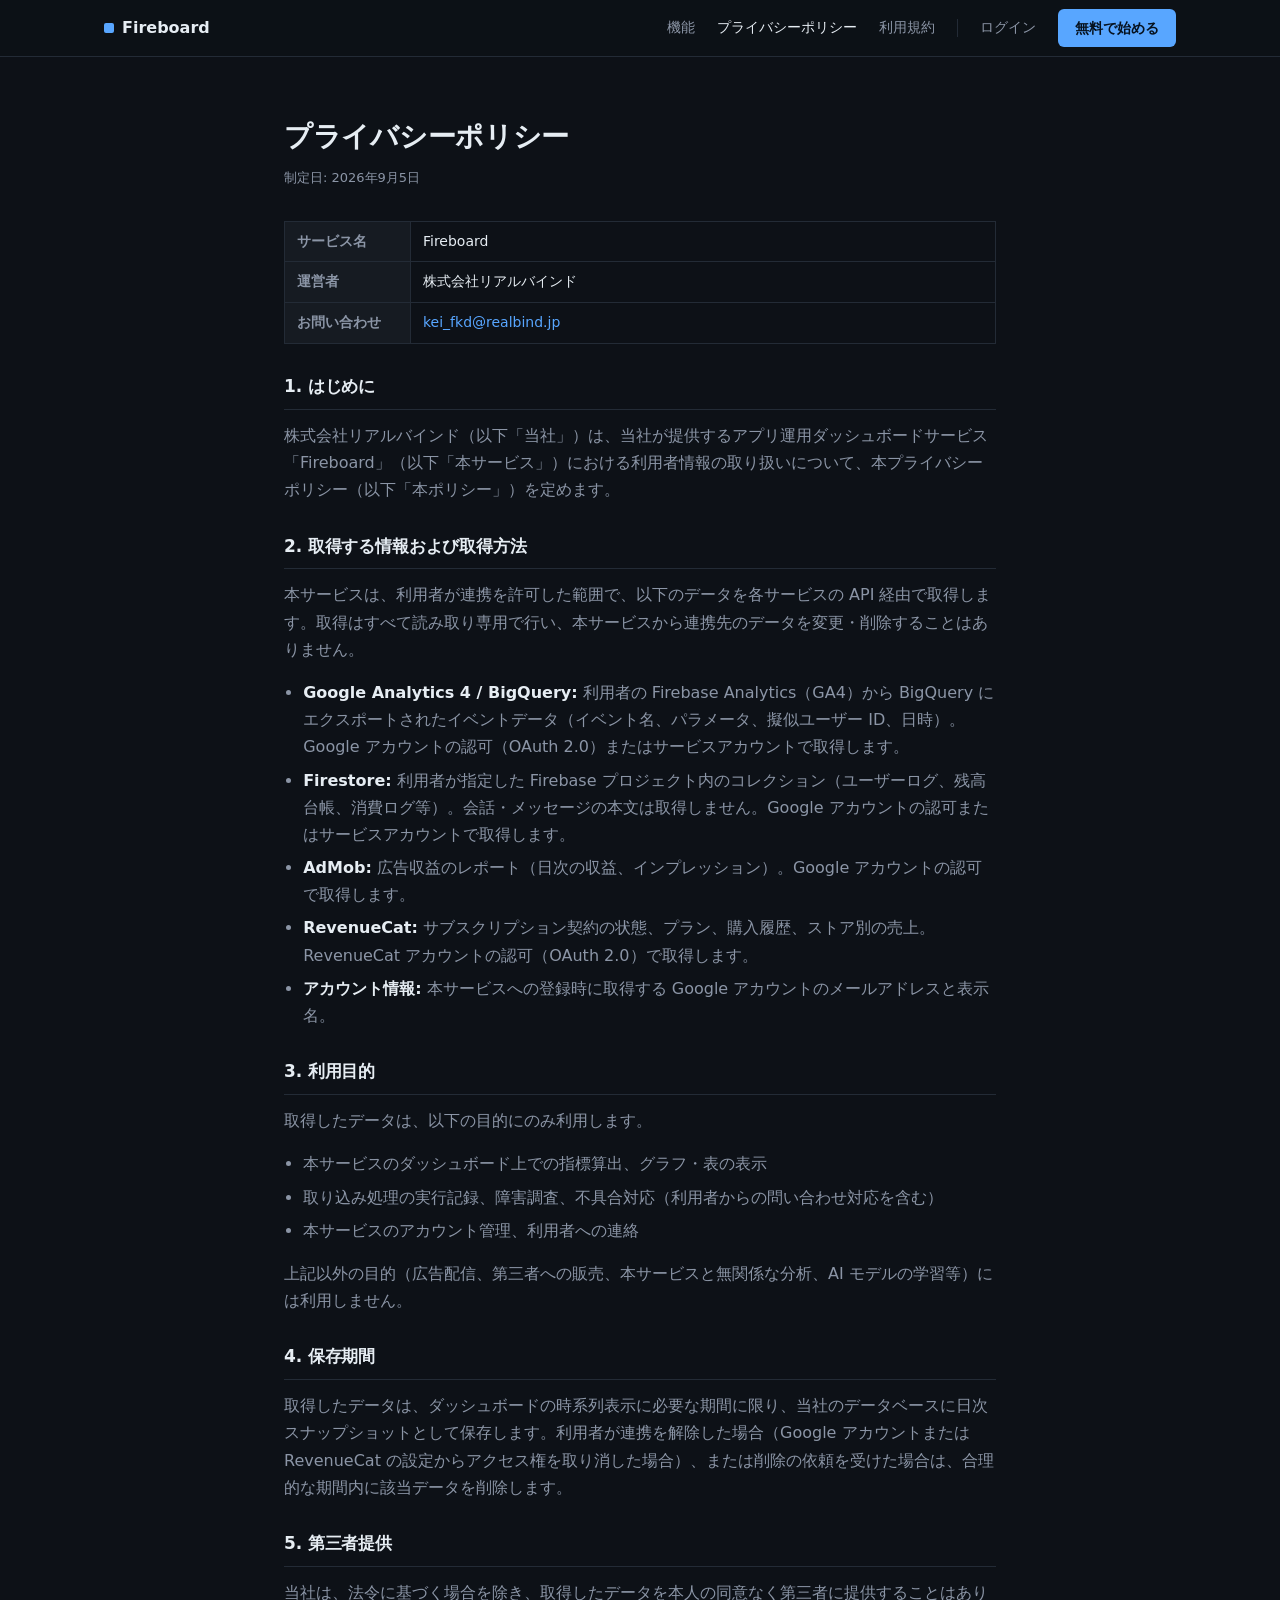
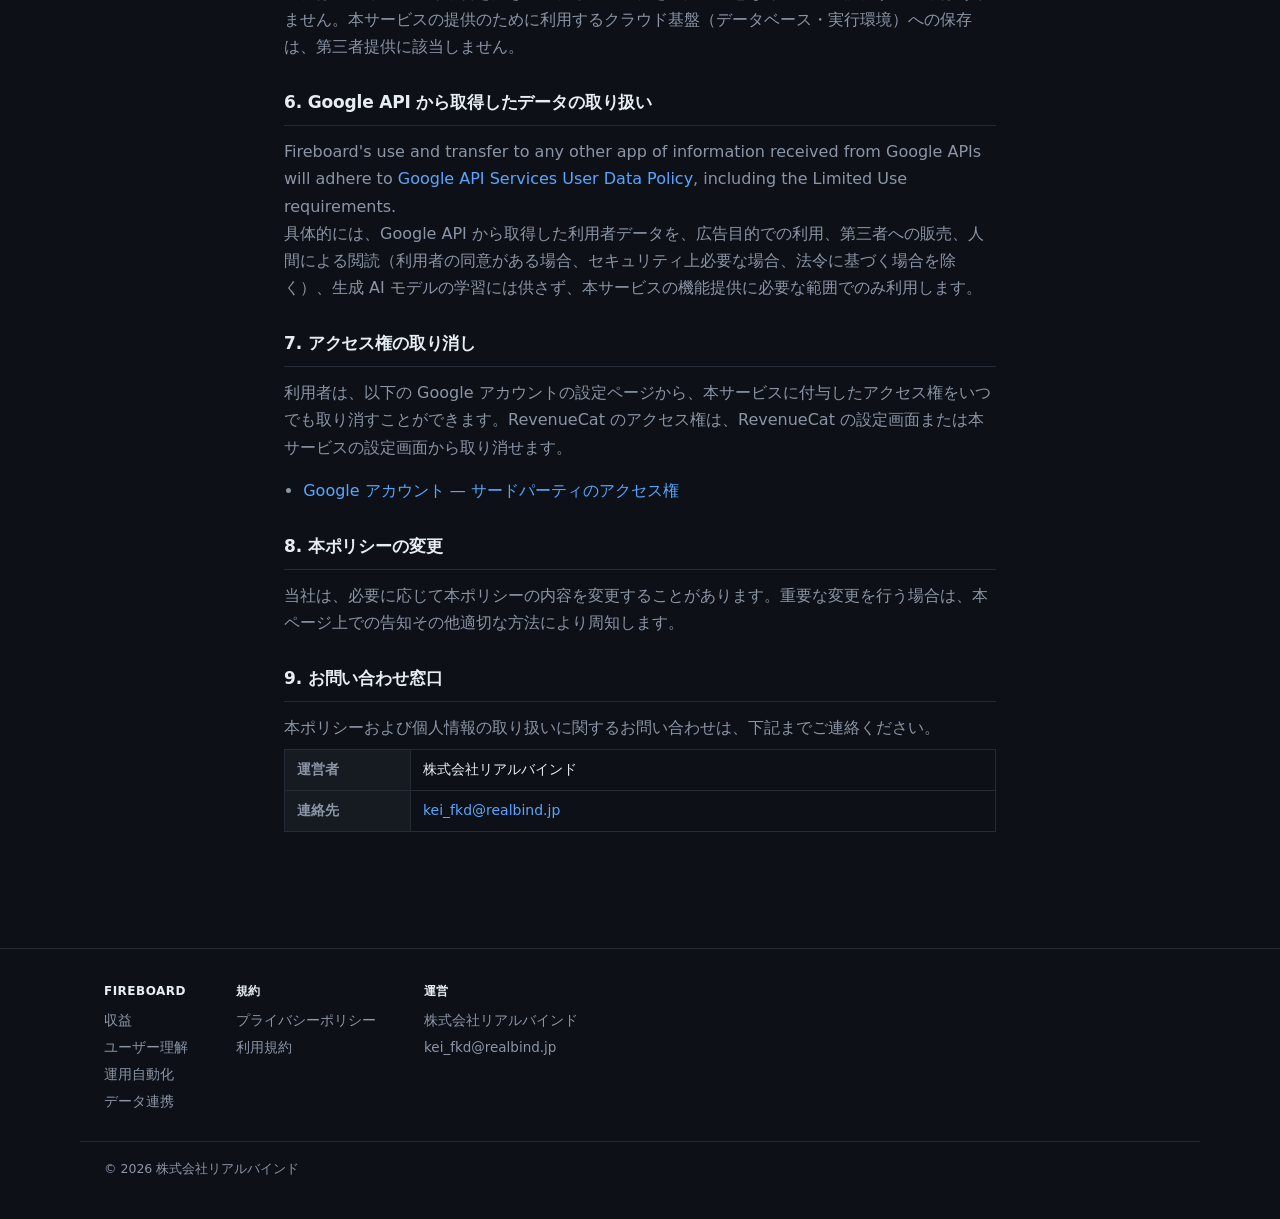
==== public/privacy.html @ 2dc65cba "Fireboard サイトを GitHub Pages でデプロイする構成を追加 Co-Authored-By: Claude Fable 5.1 <noreply@anthropic.com> Cl" ====
<!doctype html>
<html lang="ja">
<head>
<meta charset="UTF-8" />
<meta name="viewport" content="width=device-width, initial-scale=1" />
<title>プライバシーポリシー — Fireboard</title>
<!-- Google OAuth 審査で必須のページ。#google-api-data の英文（Limited Use の定型文）は
     審査担当者が同一性を確認する箇所なので、削除・言い換え禁止。
     取得データは 5 ソース（App Store Connect は OAuth 非対応のため除外・2026-09-05 ユーザー裁定）。⚠️ OAuth 同意画面に登録する正式な
     スコープ文字列（例: https://www.googleapis.com/auth/bigquery.readonly、
     https://www.googleapis.com/auth/datastore、https://www.googleapis.com/auth/admob.readonly）は
     未確定。確定したら「2. 取得する情報」に要求スコープ一覧として追記する。 -->
<link rel="stylesheet" href="style.css" />
</head>
<body>

<header class="site-header">
  <div class="wrap">
    <a class="wordmark" href="index.html"><span class="sq"></span>Fireboard</a>
    <nav>
      <a href="index.html#features">機能</a>
      <a href="privacy.html" class="active">プライバシーポリシー</a>
      <a href="terms.html">利用規約</a>
      <span class="sep"></span>
      <a href="index.html#login">ログイン</a>
      <a href="index.html#signup" class="btn btn-primary">無料で始める</a>
    </nav>
  </div>
</header>

<main class="policy">
  <h1>プライバシーポリシー</h1>
  <p class="updated">制定日: 2026年9月5日</p>

  <table>
    <tr><th>サービス名</th><td>Fireboard</td></tr>
    <tr><th>運営者</th><td>株式会社リアルバインド</td></tr>
    <tr><th>お問い合わせ</th><td><a href="mailto:kei_fkd@realbind.jp">kei_fkd@realbind.jp</a></td></tr>
  </table>

  <section>
    <h2>1. はじめに</h2>
    <p>株式会社リアルバインド（以下「当社」）は、当社が提供するアプリ運用ダッシュボードサービス「Fireboard」（以下「本サービス」）における利用者情報の取り扱いについて、本プライバシーポリシー（以下「本ポリシー」）を定めます。</p>
  </section>

  <section>
    <h2>2. 取得する情報および取得方法</h2>
    <p>本サービスは、利用者が連携を許可した範囲で、以下のデータを各サービスの API 経由で取得します。取得はすべて読み取り専用で行い、本サービスから連携先のデータを変更・削除することはありません。</p>
    <ul>
      <li><b>Google Analytics 4 / BigQuery:</b> 利用者の Firebase Analytics（GA4）から BigQuery にエクスポートされたイベントデータ（イベント名、パラメータ、擬似ユーザー ID、日時）。Google アカウントの認可（OAuth 2.0）またはサービスアカウントで取得します。</li>
      <li><b>Firestore:</b> 利用者が指定した Firebase プロジェクト内のコレクション（ユーザーログ、残高台帳、消費ログ等）。会話・メッセージの本文は取得しません。Google アカウントの認可またはサービスアカウントで取得します。</li>
      <li><b>AdMob:</b> 広告収益のレポート（日次の収益、インプレッション）。Google アカウントの認可で取得します。</li>
      <li><b>RevenueCat:</b> サブスクリプション契約の状態、プラン、購入履歴、ストア別の売上。RevenueCat アカウントの認可（OAuth 2.0）で取得します。</li>
      <li><b>アカウント情報:</b> 本サービスへの登録時に取得する Google アカウントのメールアドレスと表示名。</li>
    </ul>
  </section>

  <section>
    <h2>3. 利用目的</h2>
    <p>取得したデータは、以下の目的にのみ利用します。</p>
    <ul>
      <li>本サービスのダッシュボード上での指標算出、グラフ・表の表示</li>
      <li>取り込み処理の実行記録、障害調査、不具合対応（利用者からの問い合わせ対応を含む）</li>
      <li>本サービスのアカウント管理、利用者への連絡</li>
    </ul>
    <p>上記以外の目的（広告配信、第三者への販売、本サービスと無関係な分析、AI モデルの学習等）には利用しません。</p>
  </section>

  <section>
    <h2>4. 保存期間</h2>
    <p>取得したデータは、ダッシュボードの時系列表示に必要な期間に限り、当社のデータベースに日次スナップショットとして保存します。利用者が連携を解除した場合（Google アカウントまたは RevenueCat の設定からアクセス権を取り消した場合）、または削除の依頼を受けた場合は、合理的な期間内に該当データを削除します。</p>
  </section>

  <section>
    <h2>5. 第三者提供</h2>
    <p>当社は、法令に基づく場合を除き、取得したデータを本人の同意なく第三者に提供することはありません。本サービスの提供のために利用するクラウド基盤（データベース・実行環境）への保存は、第三者提供に該当しません。</p>
  </section>

  <section id="google-api-data">
    <h2>6. Google API から取得したデータの取り扱い</h2>
    <p>Fireboard's use and transfer to any other app of information received from Google APIs will adhere to <a href="https://developers.google.com/terms/api-services-user-data-policy" target="_blank" rel="noopener">Google API Services User Data Policy</a>, including the Limited Use requirements.</p>
    <p>具体的には、Google API から取得した利用者データを、広告目的での利用、第三者への販売、人間による閲読（利用者の同意がある場合、セキュリティ上必要な場合、法令に基づく場合を除く）、生成 AI モデルの学習には供さず、本サービスの機能提供に必要な範囲でのみ利用します。</p>
  </section>

  <section>
    <h2>7. アクセス権の取り消し</h2>
    <p>利用者は、以下の Google アカウントの設定ページから、本サービスに付与したアクセス権をいつでも取り消すことができます。RevenueCat のアクセス権は、RevenueCat の設定画面または本サービスの設定画面から取り消せます。</p>
    <ul>
      <li><a href="https://myaccount.google.com/permissions" target="_blank" rel="noopener">Google アカウント — サードパーティのアクセス権</a></li>
    </ul>
  </section>

  <section>
    <h2>8. 本ポリシーの変更</h2>
    <p>当社は、必要に応じて本ポリシーの内容を変更することがあります。重要な変更を行う場合は、本ページ上での告知その他適切な方法により周知します。</p>
  </section>

  <section>
    <h2>9. お問い合わせ窓口</h2>
    <p>本ポリシーおよび個人情報の取り扱いに関するお問い合わせは、下記までご連絡ください。</p>
    <table>
      <tr><th>運営者</th><td>株式会社リアルバインド</td></tr>
      <tr><th>連絡先</th><td><a href="mailto:kei_fkd@realbind.jp">kei_fkd@realbind.jp</a></td></tr>
    </table>
  </section>
</main>

<footer>
  <div class="wrap">
    <div class="cols">
      <div><h5>FIREBOARD</h5><a href="features/revenue.html">収益</a><a href="features/users.html">ユーザー理解</a><a href="features/automation.html">運用自動化</a><a href="index.html#sources">データ連携</a></div>
      <div><h5>規約</h5><a href="privacy.html">プライバシーポリシー</a><a href="terms.html">利用規約</a></div>
      <div><h5>運営</h5><span>株式会社リアルバインド</span><a href="mailto:kei_fkd@realbind.jp">kei_fkd@realbind.jp</a></div>
    </div>
  </div>
  <div class="wrap legal">© 2026 株式会社リアルバインド</div>
</footer>

</body>
</html>
---- public/style.css ----
/* Fireboard マーケティングサイト 共通スタイル（2026-09-05 白紙から再設計）
   =====================================================================
   配色はダッシュボード本体（cf-asc-dashbord: dashboard/src/styles.css + lib/palette.ts）の
   トークンをそのまま使う（ユーザー裁定「ダッシュボード本体の配色に寄せる」）。
   サイトとプロダクト画面のトーンが同じなので、モック（.mock-*）は本体と同じ .card / .kpi の
   寸法・角丸・線色で描く。それが「本物に見える」最短路。

   避けたもの（ユーザー指示: AI生成っぽさの排除）
   - グラデーション背景 / 紫青グラデ：一切使わない。面は --bg と --panel の2段だけ
   - 中央揃え見出し + 3カラムのアイコン付き特徴カード：使わない。機能は「モック + 説明」の
     左右交互ブロック、または罫線で区切った番号リスト
   - ストックアイコン / 絵文字 / 抽象イラスト：使わない（アイコン禁止は本体でも同じ判断）
   - 影：使わない（本体にも無い）。区切りはすべて 1px の --line
   - 角丸：card 8px / kpi 10px / ボタン 6px（本体と同値）。それ以上丸めない */

:root {
  --bg: #0d1117;
  --panel: #161b22;
  --panel-2: #1c2230;
  --line: #232b36;
  --fg: #e6edf3;
  --muted: #8b95a6;
  --accent: #58a6ff;
  --green: #3fb950;
  --amber: #d29922;
  --red: #f85149;
  --pink: #ff7eb6;
  --purple: #a371f7;
  --cyan: #56d4dd;
  --sidebar: #0a0d12;
}

* { box-sizing: border-box; }
html, body { background: var(--bg); color: var(--fg); margin: 0; min-height: 100vh; }
body {
  font: 16px/1.7 ui-sans-serif, system-ui, -apple-system, "Hiragino Kaku Gothic ProN",
    "Yu Gothic", sans-serif;
  -webkit-font-smoothing: antialiased;
}
a { color: var(--accent); text-decoration: none; }
a:hover { text-decoration: underline; }
h1, h2, h3, h4 { margin: 0; font-weight: 700; letter-spacing: -0.01em; }
p { margin: 0; }
code { font-family: ui-monospace, SFMono-Regular, Menlo, monospace; font-size: 0.9em; color: var(--fg); }
.num { font-variant-numeric: tabular-nums; }

/* ---------- レイアウト ---------- */
.wrap { max-width: 1120px; margin: 0 auto; padding: 0 24px; }
.site-header { border-bottom: 1px solid var(--line); position: sticky; top: 0; background: rgba(13,17,23,0.94); backdrop-filter: blur(6px); z-index: 20; }
.site-header .wrap { display: flex; align-items: center; justify-content: space-between; gap: 16px; height: 56px; }
.wordmark { font-size: 16px; font-weight: 700; color: var(--fg); display: flex; align-items: center; gap: 8px; }
.wordmark:hover { text-decoration: none; }
.wordmark .sq { width: 10px; height: 10px; background: var(--accent); border-radius: 2px; }
.site-header nav { display: flex; align-items: center; gap: 22px; font-size: 14px; }
.site-header nav a { color: var(--muted); }
.site-header nav a:hover, .site-header nav a.active { color: var(--fg); text-decoration: none; }
/* ナビ内のボタンは上の `.site-header nav a` に色を奪われる（詳細度 0,1,2 > .btn-primary の 0,1,0）ので
   明示的に戻す。2026-09-05 に「ヘッダーの『無料で始める』が読みにくい」で発覚 */
.site-header nav a.btn-primary, .site-header nav a.btn-primary:hover { color: #06121f; }
.site-header nav .sep { width: 1px; height: 18px; background: var(--line); }

.btn { display: inline-flex; align-items: center; gap: 8px; padding: 9px 16px; border-radius: 6px; font-size: 14px; font-weight: 600; border: 1px solid transparent; line-height: 1.3; }
.btn:hover { text-decoration: none; }
.btn-primary { background: var(--accent); color: #06121f; }
.btn-primary:hover { background: #7cb8ff; }
.btn-ghost { color: var(--fg); border-color: var(--line); }
.btn-ghost:hover { background: var(--panel-2); }
.btn-lg { padding: 12px 22px; font-size: 15px; }

/* ---------- ヒーロー ---------- */
.hero { padding: 72px 0 40px; display: grid; grid-template-columns: minmax(0, 1fr) minmax(0, 1fr); gap: 40px; align-items: end; }
.hero h1 { font-size: 44px; line-height: 1.3; }
.hero .lead { color: var(--muted); font-size: 17px; margin-top: 18px; max-width: 44ch; }
.hero .cta-row { display: flex; gap: 12px; margin-top: 28px; flex-wrap: wrap; }
.hero .note { color: var(--muted); font-size: 12.5px; margin-top: 12px; }
.hero-facts { font-size: 13.5px; color: var(--muted); display: grid; gap: 8px; border-left: 1px solid var(--line); padding-left: 20px; }
.hero-facts b { color: var(--fg); font-weight: 600; }

/* ---------- セクション ---------- */
.section { padding: 72px 0 0; }
.section-head { margin-bottom: 28px; max-width: 64ch; }
.section-head .kicker { color: var(--accent); font-size: 12.5px; font-weight: 700; letter-spacing: 0.06em; margin-bottom: 10px; display: block; }
.section-head h2 { font-size: 28px; line-height: 1.35; }
.section-head p { color: var(--muted); margin-top: 12px; }

/* データソース: ロゴは使わない（多色の公式ロゴは配色方針に反する・利用許諾の確認が要る）。
   1 ソース = 1 行（名前 / 取得内容 / 認証）。2026-09-05 に ASC を外して 5 件になり、
   3 カラムの格子だと最終行が欠けるので行レイアウトに変えた（件数が変わっても崩れない）。 */
.sources { border: 1px solid var(--line); border-radius: 8px; overflow: hidden; background: var(--panel); }
.source { display: grid; grid-template-columns: 200px 1fr 240px; gap: 20px; align-items: baseline; padding: 16px 20px; border-bottom: 1px solid var(--line); }
.source:last-child { border-bottom: none; }
.source .name { font-weight: 600; font-size: 15px; }
.source .via { display: block; color: var(--muted); font-size: 12px; font-weight: 400; }
.source .what { color: var(--muted); font-size: 13.5px; }
.source .auth { font-size: 12px; color: var(--muted); text-align: right; }
.source .auth code { color: var(--accent); }

/* 機能ブロック: モック + 説明 の左右交互 */
.feature { display: grid; grid-template-columns: minmax(0, 5fr) minmax(0, 4fr); gap: 40px; align-items: center; padding: 40px 0; border-top: 1px solid var(--line); }
.feature.flip { grid-template-columns: minmax(0, 4fr) minmax(0, 5fr); }
.feature.flip .mock-panel { order: 2; }
.feature h3 { font-size: 22px; line-height: 1.4; }
.feature .body { color: var(--muted); margin-top: 12px; }
.feature ul { margin: 12px 0 0; padding-left: 1.1em; color: var(--muted); font-size: 14.5px; }
.feature li { margin: 6px 0; }
.feature li b { color: var(--fg); font-weight: 600; }
.feature .more { display: inline-block; margin-top: 16px; font-size: 14px; }

/* 仕組み: 番号リスト（横並び、罫線区切り） */
.steps { display: grid; grid-template-columns: repeat(4, 1fr); border: 1px solid var(--line); border-radius: 8px; overflow: hidden; }
.step { padding: 20px; border-right: 1px solid var(--line); background: var(--panel); }
.step:last-child { border-right: none; }
.step .n { font-size: 12px; color: var(--muted); letter-spacing: 0.06em; margin-bottom: 8px; }
.step h4 { font-size: 15px; margin-bottom: 6px; }
.step p { color: var(--muted); font-size: 13.5px; }

/* 事実の帯（実績数字やロゴの代わり。嘘にならない事実だけ） */
.facts { display: grid; grid-template-columns: repeat(3, 1fr); gap: 14px; }
.fact { background: var(--panel); border: 1px solid var(--line); border-radius: 8px; padding: 16px 18px; }
.fact .v { font-size: 26px; font-weight: 600; line-height: 1.2; }
.fact .v small { font-size: 14px; color: var(--muted); font-weight: 500; margin-left: 4px; }
.fact .k { color: var(--muted); font-size: 13px; margin-top: 6px; }

/* FAQ */
.faq { border-top: 1px solid var(--line); }
.faq .q { border-bottom: 1px solid var(--line); padding: 18px 0; display: grid; grid-template-columns: minmax(0, 2fr) minmax(0, 3fr); gap: 24px; }
.faq .q h4 { font-size: 15px; }
.faq .q p { color: var(--muted); font-size: 14.5px; }

/* CTA 帯 */
.cta { margin: 80px 0; border: 1px solid var(--line); border-radius: 8px; background: var(--panel); padding: 40px; display: flex; align-items: center; justify-content: space-between; gap: 24px; flex-wrap: wrap; }
.cta h2 { font-size: 22px; }
.cta p { color: var(--muted); margin-top: 6px; }

/* フッター */
footer { border-top: 1px solid var(--line); padding: 32px 0 40px; color: var(--muted); font-size: 13.5px; }
footer .wrap { display: flex; justify-content: space-between; gap: 24px; flex-wrap: wrap; }
footer .cols { display: flex; gap: 48px; flex-wrap: wrap; }
footer h5 { margin: 0 0 8px; font-size: 12px; color: var(--fg); letter-spacing: 0.04em; }
footer a { display: block; color: var(--muted); margin: 4px 0; }
footer a:hover { color: var(--fg); }
footer .legal { margin-top: 24px; padding-top: 16px; border-top: 1px solid var(--line); font-size: 12.5px; }

/* ---------- 機能詳細ページ ---------- */
.page-hero { padding: 64px 0 24px; max-width: 70ch; }
.page-hero .kicker { color: var(--accent); font-size: 12.5px; font-weight: 700; letter-spacing: 0.06em; display: block; margin-bottom: 10px; }
.page-hero h1 { font-size: 36px; line-height: 1.35; }
.page-hero p { color: var(--muted); font-size: 16.5px; margin-top: 14px; }
.tabs { display: flex; gap: 4px; border-bottom: 1px solid var(--line); margin-bottom: 8px; }
.tabs a { padding: 10px 14px; color: var(--muted); font-size: 14px; border-bottom: 2px solid transparent; margin-bottom: -1px; }
.tabs a:hover { color: var(--fg); text-decoration: none; }
.tabs a.active { color: var(--fg); border-bottom-color: var(--accent); }

/* ---------- 法務ページ ---------- */
main.policy { max-width: 760px; margin: 0 auto; padding: 56px 24px 88px; }
.policy h1 { font-size: 28px; margin-bottom: 6px; }
.policy .updated { color: var(--muted); font-size: 13px; margin-bottom: 32px; }
.policy section { margin: 28px 0; }
.policy section h2 { font-size: 17px; margin-bottom: 12px; padding-bottom: 8px; border-bottom: 1px solid var(--line); }
.policy section p, .policy section li { color: var(--muted); }
.policy section ul { padding-left: 1.2em; }
.policy section li { margin: 6px 0; }
.policy section li b { color: var(--fg); font-weight: 600; }
.policy table { width: 100%; border-collapse: collapse; margin-top: 8px; font-size: 14px; }
.policy th, .policy td { border: 1px solid var(--line); padding: 8px 12px; text-align: left; vertical-align: top; }
.policy th { color: var(--muted); background: var(--panel); font-weight: 600; width: 9em; white-space: nowrap; }
.policy .draft { background: var(--panel); border: 1px solid var(--amber); border-radius: 8px; padding: 12px 16px; font-size: 13.5px; margin-bottom: 28px; }
.policy .draft b { color: var(--amber); }

/* =====================================================================
   モック（本体の .card / .kpi / table と同じ寸法・線・色で描く）
   ヒーローに載せる大きい画面（.mock-app）と、機能ブロック用の切り抜き（.mock-panel）の2種。
   数値はすべて架空アプリ「Moca」のダミー。指標同士が矛盾しないようにだけ気をつける
   （例: MRR ÷ アクティブ会員 ≒ 単価）。 */
.mock-app { border: 1px solid var(--line); border-radius: 8px; overflow: hidden; background: var(--bg); font-size: 12px; display: grid; grid-template-columns: 168px 1fr; }
.mock-app .sb { background: var(--sidebar); border-right: 1px solid var(--line); padding: 12px 8px; }
.mock-app .sb .brand { font-weight: 700; font-size: 13px; padding: 4px 10px 10px; display: flex; align-items: center; gap: 6px; }
.mock-app .sb .brand .sq { width: 8px; height: 8px; background: var(--accent); border-radius: 2px; }
.mock-app .sb .sec { color: var(--muted); font-size: 9.5px; letter-spacing: 0.08em; padding: 8px 10px 2px; opacity: 0.75; }
.mock-app .sb .it { color: var(--muted); padding: 5px 10px; border-radius: 5px; display: flex; align-items: center; gap: 7px; }
.mock-app .sb .it i { width: 7px; height: 7px; border-radius: 2px; display: inline-block; }
.mock-app .sb .it.on { color: var(--fg); background: var(--panel-2); }
.mock-app .ct { padding: 12px 14px; min-width: 0; }
.mock-app .ph { display: flex; align-items: flex-start; justify-content: space-between; padding-bottom: 8px; border-bottom: 1px solid var(--line); margin-bottom: 10px; }
.mock-app .ph h4 { font-size: 15px; font-weight: 700; }
.mock-app .ph .sub { color: var(--muted); font-size: 10.5px; margin-top: 2px; }
.mock-app .rt { display: inline-flex; border: 1px solid var(--line); border-radius: 5px; padding: 2px; }
.mock-app .rt span { padding: 2px 8px; color: var(--muted); border-radius: 4px; }
.mock-app .rt span.on { color: var(--fg); background: var(--panel-2); }

.mkpis { display: grid; grid-template-columns: repeat(4, 1fr); gap: 8px; margin-bottom: 10px; }
.mkpi { background: var(--panel); border: 1px solid var(--line); border-radius: 8px; padding: 9px 11px; display: flex; flex-direction: column; gap: 3px; }
.mkpi .l { color: var(--muted); font-size: 9.5px; letter-spacing: 0.04em; }
.mkpi .v { font-size: 18px; font-weight: 600; line-height: 1.15; font-variant-numeric: tabular-nums; }
.mkpi .v small { font-size: 10px; color: var(--muted); font-weight: 500; margin-left: 2px; }
.mkpi .d { font-size: 9.5px; color: var(--muted); }
.mkpi .d.up { color: var(--green); }
.mkpi .d.dn { color: var(--red); }
.mkpi svg { width: 100%; height: 22px; display: block; margin-top: 2px; }

.mgrid { display: grid; grid-template-columns: 1fr 1fr; gap: 8px; }
.mcard { background: var(--panel); border: 1px solid var(--line); border-radius: 8px; padding: 10px 12px; min-width: 0; }
.mcard .t { font-size: 11.5px; font-weight: 600; margin-bottom: 2px; }
.mcard .desc { color: var(--muted); font-size: 9.5px; margin-bottom: 6px; }
.mcard svg { width: 100%; display: block; }
.mcard .lg { display: flex; gap: 10px; color: var(--muted); font-size: 9.5px; margin-top: 4px; flex-wrap: wrap; }
.mcard .lg i { width: 8px; height: 8px; border-radius: 2px; display: inline-block; margin-right: 4px; vertical-align: -1px; }

/* 切り抜きパネル（機能ブロック用）: card 1〜2枚ぶんを拡大して見せる */
.mock-panel { border: 1px solid var(--line); border-radius: 8px; background: var(--bg); padding: 12px; font-size: 12px; min-width: 0; }
.mock-panel .mcard { margin-bottom: 8px; }
.mock-panel .mcard:last-child { margin-bottom: 0; }
.mock-panel .mkpis { grid-template-columns: repeat(3, 1fr); }

/* 表（本体の table と同じ作法: 見出しは uppercase の muted、数値は右寄せ） */
.mtable { width: 100%; border-collapse: collapse; font-size: 10.5px; }
.mtable th, .mtable td { padding: 5px 8px; border-bottom: 1px solid var(--line); text-align: left; white-space: nowrap; }
.mtable th { color: var(--muted); font-weight: 600; font-size: 9px; text-transform: uppercase; letter-spacing: 0.04em; }
.mtable td.num, .mtable th.num { text-align: right; font-variant-numeric: tabular-nums; }
.mtable tr:last-child td { border-bottom: none; }
.badge { display: inline-block; padding: 1px 6px; border-radius: 4px; font-size: 9px; font-weight: 600; letter-spacing: 0.03em; color: var(--muted); background: var(--panel-2); }
.badge.ok { color: var(--green); background: rgba(63,185,80,0.12); }
.badge.warn { color: var(--amber); background: rgba(210,153,34,0.14); }
.badge.bad { color: var(--red); background: rgba(248,81,73,0.14); }
.badge.live { color: var(--accent); background: rgba(88,166,255,0.12); }

/* ヒートマップ（本体 HEAT_RAMP と同じ 6 段） */
.heat { display: grid; grid-template-columns: 34px repeat(6, 1fr); gap: 2px; font-size: 9px; }
.heat .h { color: var(--muted); text-align: center; padding-bottom: 2px; }
.heat .r { color: var(--muted); display: flex; align-items: center; }
.heat .c { height: 20px; border-radius: 2px; display: flex; align-items: center; justify-content: center; color: #fff; font-variant-numeric: tabular-nums; }

/* ファネル（横バー） */
.funnel .row { display: grid; grid-template-columns: 92px 1fr 52px; align-items: center; gap: 8px; font-size: 10.5px; margin: 5px 0; }
.funnel .row .lab { color: var(--muted); white-space: nowrap; overflow: hidden; text-overflow: ellipsis; }
.funnel .row .bar { height: 14px; background: var(--panel-2); border-radius: 3px; overflow: hidden; }
.funnel .row .bar i { display: block; height: 100%; background: var(--accent); }
.funnel .row .val { text-align: right; font-variant-numeric: tabular-nums; }

/* ---------- レスポンシブ ---------- */
@media (max-width: 960px) {
  .hero { grid-template-columns: 1fr; gap: 28px; padding-top: 48px; }
  .hero h1 { font-size: 34px; }
  .hero-facts { border-left: none; padding-left: 0; border-top: 1px solid var(--line); padding-top: 16px; }
  .feature, .feature.flip { grid-template-columns: 1fr; gap: 20px; }
  .feature.flip .mock-panel { order: 0; }
  .source { grid-template-columns: 1fr; gap: 4px; }
  .source .auth { text-align: left; }
  .steps { grid-template-columns: 1fr 1fr; }
  .step:nth-child(2n) { border-right: none; }
  .step:nth-child(-n+2) { border-bottom: 1px solid var(--line); }
  .facts { grid-template-columns: 1fr; }
  .faq .q { grid-template-columns: 1fr; gap: 6px; }
}
@media (max-width: 640px) {
  .site-header nav a:not(.btn) { display: none; }
  .hero h1 { font-size: 28px; }
  .section { padding-top: 56px; }
  .section-head h2 { font-size: 24px; }
  .mock-app { grid-template-columns: 1fr; }
  .mock-app .sb { display: none; }
  .mkpis { grid-template-columns: 1fr 1fr; }
  .mgrid { grid-template-columns: 1fr; }
  .steps { grid-template-columns: 1fr; }
  .step { border-right: none !important; border-bottom: 1px solid var(--line); }
  .step:last-child { border-bottom: none; }
  .cta { padding: 28px 22px; margin: 56px 0; }
  .page-hero h1 { font-size: 28px; }
  .tabs { overflow-x: auto; }
  .tabs a { white-space: nowrap; }
}
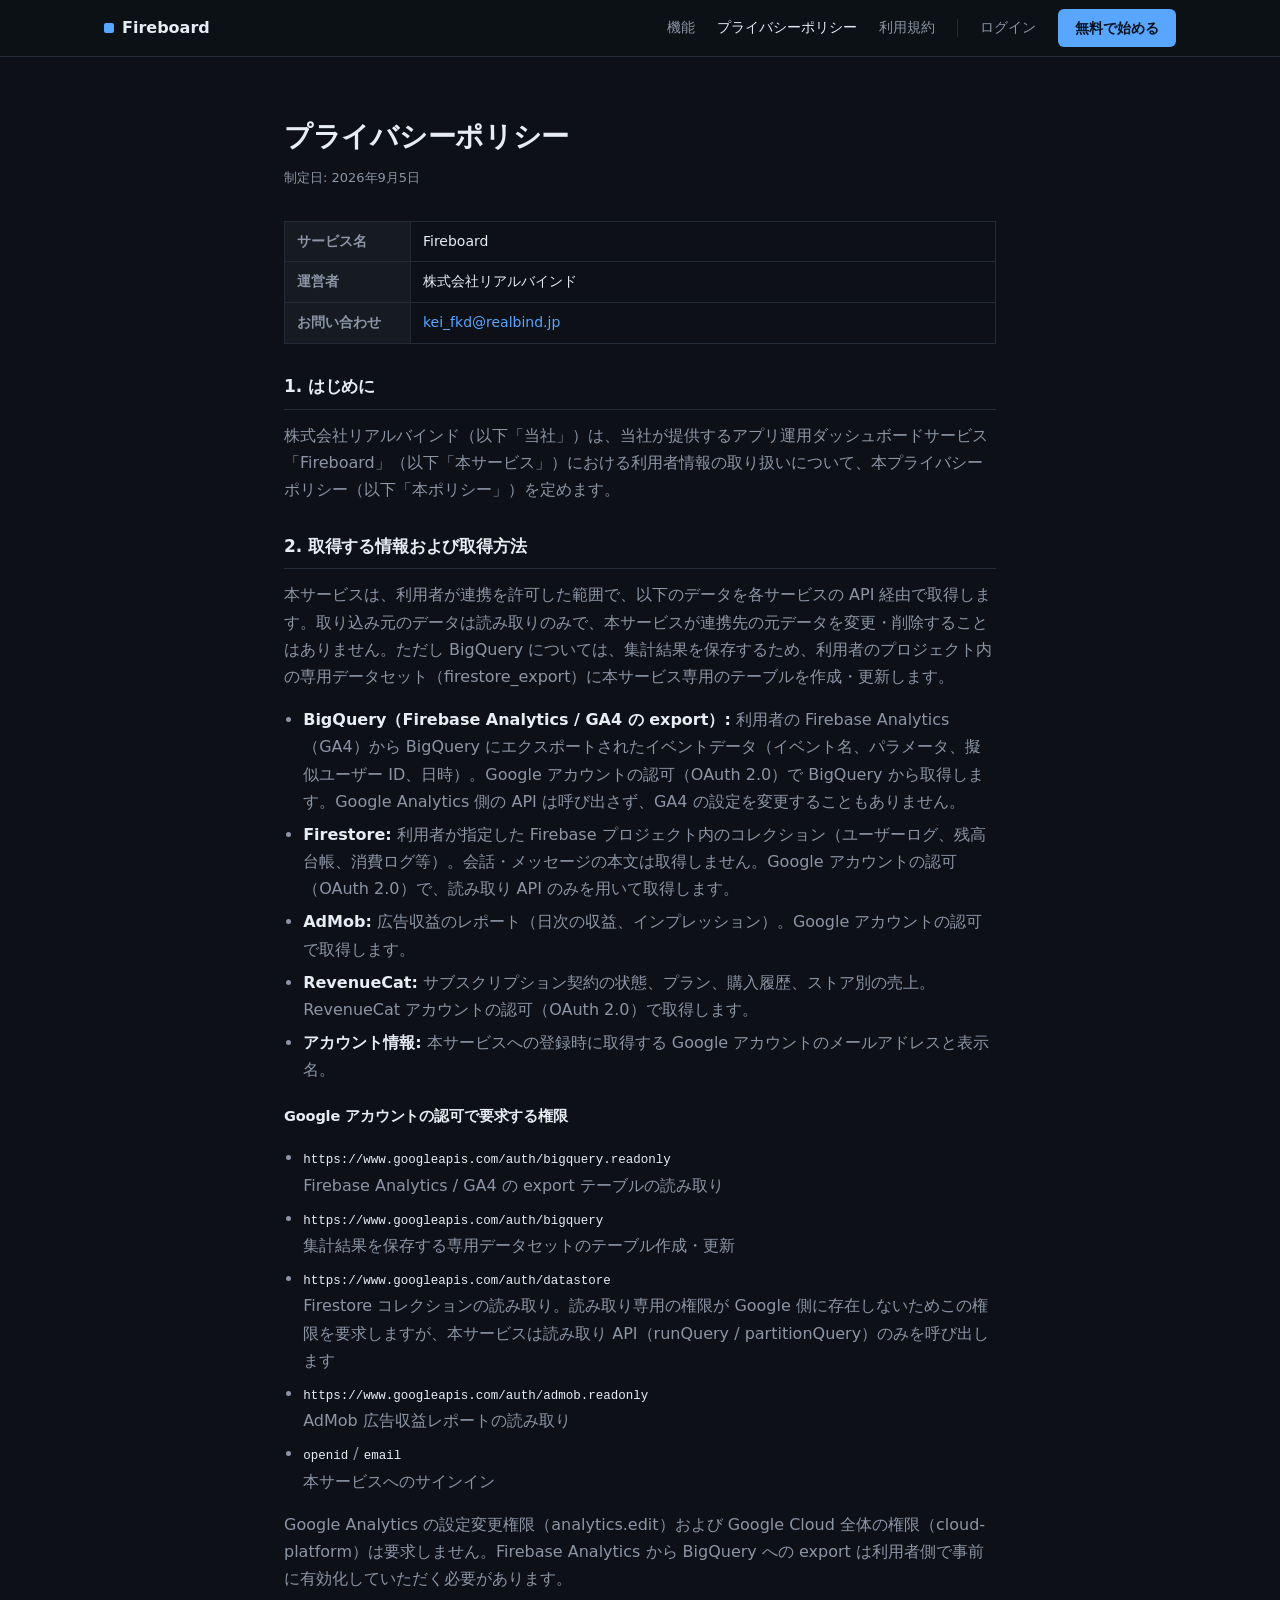
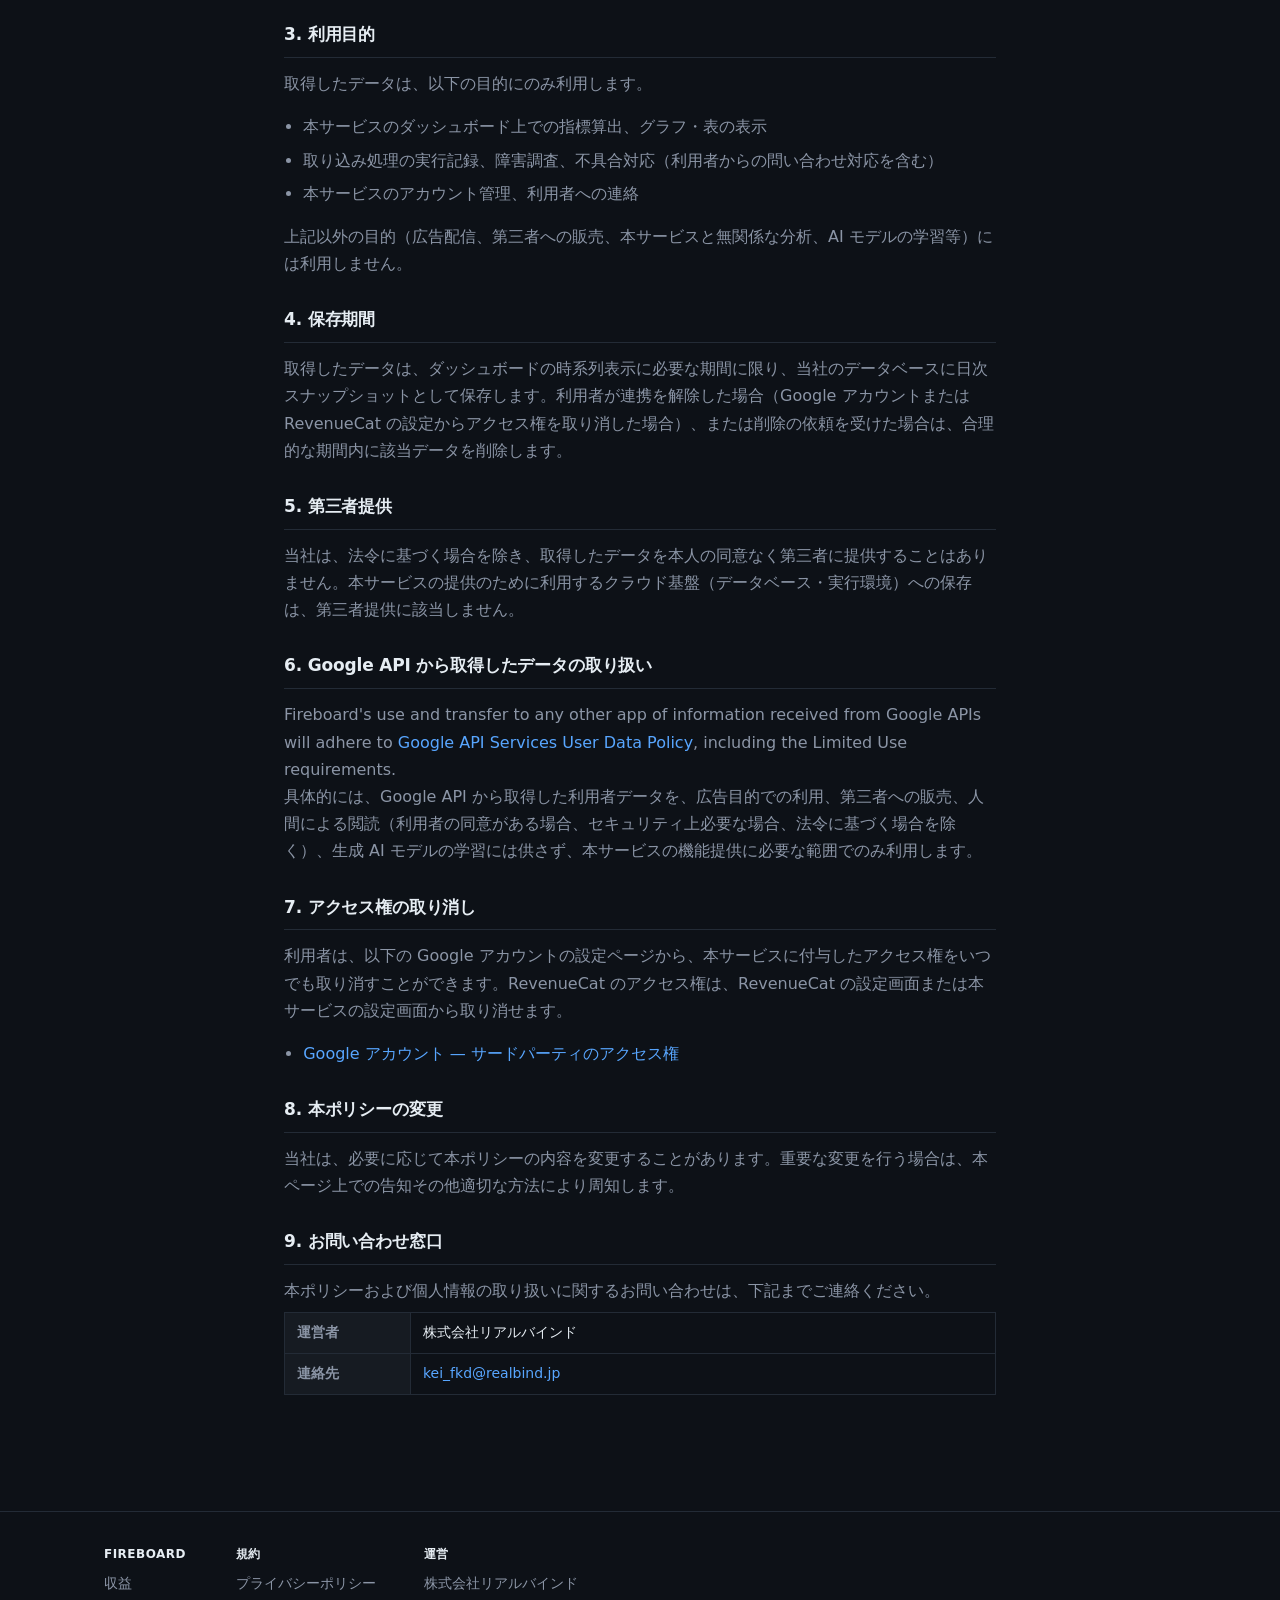
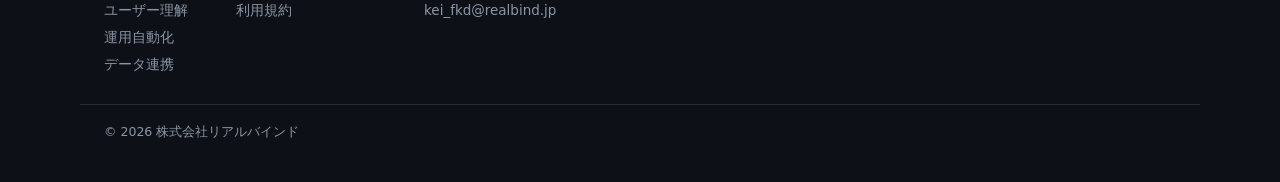
==== commit 96f5a3f7: "データ連携の表現を実装に合わせて修正（読み取り専用の言い換え・GA4 を BigQuery に統合・要求スコープ明記） - 「読み取り専用」6 箇所を「元データは読むだけ。書くのは Fireboard" ====
--- a/public/privacy.html
+++ b/public/privacy.html
@@ -6,10 +6,13 @@
 <title>プライバシーポリシー — Fireboard</title>
 <!-- Google OAuth 審査で必須のページ。#google-api-data の英文（Limited Use の定型文）は
      審査担当者が同一性を確認する箇所なので、削除・言い換え禁止。
-     取得データは 5 ソース（App Store Connect は OAuth 非対応のため除外・2026-09-05 ユーザー裁定）。⚠️ OAuth 同意画面に登録する正式な
-     スコープ文字列（例: https://www.googleapis.com/auth/bigquery.readonly、
-     https://www.googleapis.com/auth/datastore、https://www.googleapis.com/auth/admob.readonly）は
-     未確定。確定したら「2. 取得する情報」に要求スコープ一覧として追記する。 -->
+     取得データは 4 ソース（App Store Connect は OAuth 非対応のため除外・2026-09-05 ユーザー裁定。
+     GA4 は BigQuery export を BigQuery のスコープで読むだけなので BigQuery に統合）。
+     要求スコープの一覧は「2. 取得する情報」末尾 #scopes。bigquery.readonly / bigquery / datastore は
+     本体 repo src/sources/gcp.ts の定数と一致させてある。
+     ⚠️ admob.readonly だけは本体 repo の scripts/admob-report.js --auth で発行した実スコープを未確認
+     （2026-09-05 時点でこのマシンに admob-report.js が無い）。admob.report だった場合はここと
+     index.html の AdMob カードを差し替える。 -->
 <link rel="stylesheet" href="style.css" />
 </head>
 <body>
@@ -45,14 +48,23 @@
 
   <section>
     <h2>2. 取得する情報および取得方法</h2>
-    <p>本サービスは、利用者が連携を許可した範囲で、以下のデータを各サービスの API 経由で取得します。取得はすべて読み取り専用で行い、本サービスから連携先のデータを変更・削除することはありません。</p>
+    <p>本サービスは、利用者が連携を許可した範囲で、以下のデータを各サービスの API 経由で取得します。取り込み元のデータは読み取りのみで、本サービスが連携先の元データを変更・削除することはありません。ただし BigQuery については、集計結果を保存するため、利用者のプロジェクト内の専用データセット（firestore_export）に本サービス専用のテーブルを作成・更新します。</p>
     <ul>
-      <li><b>Google Analytics 4 / BigQuery:</b> 利用者の Firebase Analytics（GA4）から BigQuery にエクスポートされたイベントデータ（イベント名、パラメータ、擬似ユーザー ID、日時）。Google アカウントの認可（OAuth 2.0）またはサービスアカウントで取得します。</li>
-      <li><b>Firestore:</b> 利用者が指定した Firebase プロジェクト内のコレクション（ユーザーログ、残高台帳、消費ログ等）。会話・メッセージの本文は取得しません。Google アカウントの認可またはサービスアカウントで取得します。</li>
+      <li><b>BigQuery（Firebase Analytics / GA4 の export）:</b> 利用者の Firebase Analytics（GA4）から BigQuery にエクスポートされたイベントデータ（イベント名、パラメータ、擬似ユーザー ID、日時）。Google アカウントの認可（OAuth 2.0）で BigQuery から取得します。Google Analytics 側の API は呼び出さず、GA4 の設定を変更することもありません。</li>
+      <li><b>Firestore:</b> 利用者が指定した Firebase プロジェクト内のコレクション（ユーザーログ、残高台帳、消費ログ等）。会話・メッセージの本文は取得しません。Google アカウントの認可（OAuth 2.0）で、読み取り API のみを用いて取得します。</li>
       <li><b>AdMob:</b> 広告収益のレポート（日次の収益、インプレッション）。Google アカウントの認可で取得します。</li>
       <li><b>RevenueCat:</b> サブスクリプション契約の状態、プラン、購入履歴、ストア別の売上。RevenueCat アカウントの認可（OAuth 2.0）で取得します。</li>
       <li><b>アカウント情報:</b> 本サービスへの登録時に取得する Google アカウントのメールアドレスと表示名。</li>
     </ul>
+    <h3 id="scopes">Google アカウントの認可で要求する権限</h3>
+    <ul class="scopes">
+      <li><code>https://www.googleapis.com/auth/bigquery.readonly</code><br>Firebase Analytics / GA4 の export テーブルの読み取り</li>
+      <li><code>https://www.googleapis.com/auth/bigquery</code><br>集計結果を保存する専用データセットのテーブル作成・更新</li>
+      <li><code>https://www.googleapis.com/auth/datastore</code><br>Firestore コレクションの読み取り。読み取り専用の権限が Google 側に存在しないためこの権限を要求しますが、本サービスは読み取り API（runQuery / partitionQuery）のみを呼び出します</li>
+      <li><code>https://www.googleapis.com/auth/admob.readonly</code><br>AdMob 広告収益レポートの読み取り</li>
+      <li><code>openid</code> / <code>email</code><br>本サービスへのサインイン</li>
+    </ul>
+    <p>Google Analytics の設定変更権限（analytics.edit）および Google Cloud 全体の権限（cloud-platform）は要求しません。Firebase Analytics から BigQuery への export は利用者側で事前に有効化していただく必要があります。</p>
   </section>
 
   <section>
--- a/public/style.css
+++ b/public/style.css
@@ -94,6 +94,8 @@
 .source .what { color: var(--muted); font-size: 13.5px; }
 .source .auth { font-size: 12px; color: var(--muted); text-align: right; }
 .source .auth code { color: var(--accent); }
+.source .auth .scope { display: block; font-family: ui-monospace, SFMono-Regular, Menlo, monospace; font-size: 11px; opacity: .8; margin-top: 2px; }
+.sources-note { color: var(--muted); font-size: 12.5px; margin-top: 10px; }
 
 /* 機能ブロック: モック + 説明 の左右交互 */
 .feature { display: grid; grid-template-columns: minmax(0, 5fr) minmax(0, 4fr); gap: 40px; align-items: center; padding: 40px 0; border-top: 1px solid var(--line); }
@@ -161,6 +163,8 @@
 .policy section ul { padding-left: 1.2em; }
 .policy section li { margin: 6px 0; }
 .policy section li b { color: var(--fg); font-weight: 600; }
+.policy section h3 { font-size: 14.5px; margin: 20px 0 8px; }
+.policy .scopes code { font-family: ui-monospace, SFMono-Regular, Menlo, monospace; font-size: 12.5px; color: var(--fg); word-break: break-all; }
 .policy table { width: 100%; border-collapse: collapse; margin-top: 8px; font-size: 14px; }
 .policy th, .policy td { border: 1px solid var(--line); padding: 8px 12px; text-align: left; vertical-align: top; }
 .policy th { color: var(--muted); background: var(--panel); font-weight: 600; width: 9em; white-space: nowrap; }
